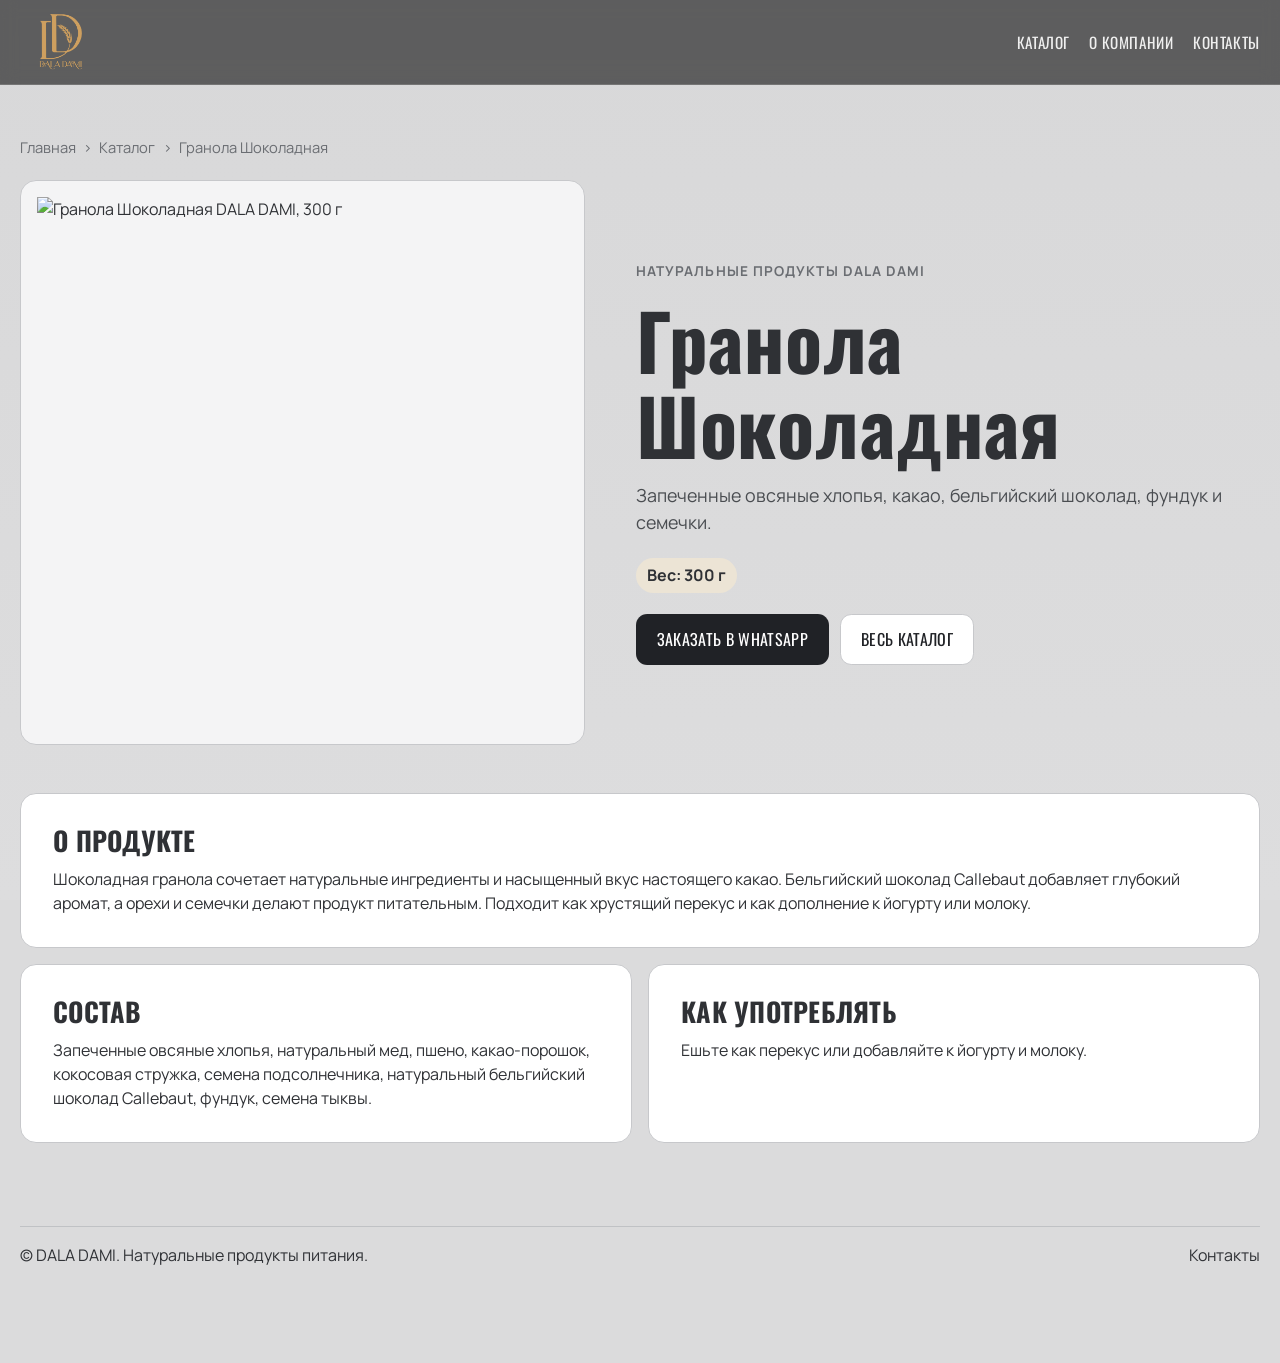
==== products/granola-chocolate/index.html @ 8d3f9450 "Add indexable product pages" ====
<!doctype html><html lang="ru"><head><meta charset="utf-8"><meta name="viewport" content="width=device-width,initial-scale=1"><meta name="description" content="Шоколадная гранола DALA DAMI: овсяные хлопья, мед, пшено, какао, орехи, семена и бельгийский шоколад. Вес 300 г."><meta name="robots" content="index,follow,max-image-preview:large"><link rel="canonical" href="https://daladami.kz/products/granola-chocolate/"><title>Гранола Шоколадная 300 г — DALA DAMI</title><meta property="og:type" content="product"><meta property="og:title" content="Гранола Шоколадная 300 г — DALA DAMI"><meta property="og:description" content="Запеченные овсяные хлопья, какао, бельгийский шоколад, фундук и семечки."><meta property="og:url" content="https://daladami.kz/products/granola-chocolate/"><meta property="og:image" content="https://daladami.kz/assets/granola_shokolad.jpg"><link rel="icon" href="../../assets/favicon.svg"><link rel="preconnect" href="https://fonts.googleapis.com"><link rel="preconnect" href="https://fonts.gstatic.com" crossorigin><link href="https://fonts.googleapis.com/css2?family=Manrope:wght@400;500;600;700&family=Oswald:wght@400;500;600;700&display=swap" rel="stylesheet"><link rel="stylesheet" href="../../style.css"><script type="application/ld+json">{"@context":"https://schema.org","@type":"Product","name":"Гранола Шоколадная","description":"Запеченные овсяные хлопья с какао, бельгийским шоколадом, фундуком и семечками.","image":"https://daladami.kz/assets/granola_shokolad.jpg","sku":"granola-chocolate-300","brand":{"@type":"Brand","name":"DALA DAMI"},"weight":{"@type":"QuantitativeValue","value":"300","unitCode":"GRM"}}</script></head><body><div class="page-bg"></div><header class="header"><div class="container header__inner"><a class="brand" href="../../"><img src="../../assets/DD_logo.png" alt="Логотип DALA DAMI" class="brand__logo"></a><nav class="nav"><a href="../../#catalog">Каталог</a><a href="../../#about">О компании</a><a href="../../#contact">Контакты</a></nav></div></header><main class="product-page"><div class="container"><nav class="breadcrumbs"><a href="../../">Главная</a><span>›</span><a href="../../#catalog">Каталог</a><span>›</span><span>Гранола Шоколадная</span></nav><article><div class="product-page__hero"><img class="product-page__image" src="../../assets/granola_shokolad.jpg" alt="Гранола Шоколадная DALA DAMI, 300 г"><div><p class="product-page__eyebrow">Натуральные продукты DALA DAMI</p><h1>Гранола Шоколадная</h1><p class="product-page__lead">Запеченные овсяные хлопья, какао, бельгийский шоколад, фундук и семечки.</p><p class="product-page__weight">Вес: 300 г</p><div class="product-page__actions"><a class="btn btn--accent" href="https://wa.me/77770664866" target="_blank" rel="noopener">Заказать в WhatsApp</a><a class="btn btn--ghost" href="../../#catalog">Весь каталог</a></div></div></div><div class="product-page__details"><section><h2>О продукте</h2><p>Шоколадная гранола сочетает натуральные ингредиенты и насыщенный вкус настоящего какао. Бельгийский шоколад Callebaut добавляет глубокий аромат, а орехи и семечки делают продукт питательным. Подходит как хрустящий перекус и как дополнение к йогурту или молоку.</p></section><section><h2>Состав</h2><p>Запеченные овсяные хлопья, натуральный мед, пшено, какао-порошок, кокосовая стружка, семена подсолнечника, натуральный бельгийский шоколад Callebaut, фундук, семена тыквы.</p></section><section><h2>Как употреблять</h2><p>Ешьте как перекус или добавляйте к йогурту и молоку.</p></section></div></article></div></main><footer class="footer"><div class="container footer__inner"><p>© DALA DAMI. Натуральные продукты питания.</p><a href="../../#contact">Контакты</a></div></footer></body></html>
---- style.css ----
:root {
  --bg: #dbdbdc;
  --bg-soft: #e6e6e7;
  --surface: #f4f4f5;
  --surface-strong: #ffffff;
  --text: #2f3135;
  --muted: #6a6d72;
  --line: #c7c8cb;
  --dark: #202226;
  --dark-soft: #2f3238;
  --accent: #d1b07a;
  --shadow: 0 12px 28px rgba(25, 24, 23, 0.13);
}

* {
  box-sizing: border-box;
}

html {
  scroll-behavior: smooth;
}

body {
  margin: 0;
  font-family: "Manrope", sans-serif;
  color: var(--text);
  background: var(--bg);
  line-height: 1.5;
}

html[lang="zh-CN"] body,
html[lang="zh-CN"] h1,
html[lang="zh-CN"] h2,
html[lang="zh-CN"] h3 {
  font-family: "Noto Sans SC", "Manrope", sans-serif;
  letter-spacing: 0;
}

h1,
h2,
h3 {
  margin: 0 0 0.75rem;
  line-height: 1.1;
  font-family: "Oswald", sans-serif;
  letter-spacing: 0.01em;
}

h2 {
  text-transform: uppercase;
}

p {
  margin: 0 0 1rem;
}

a {
  color: inherit;
  text-decoration: none;
}

.page-bg {
  position: fixed;
  inset: 0;
  z-index: -1;
  background: linear-gradient(180deg, #d8d8d9 0%, #ddddde 100%);
}

.container {
  width: min(1240px, calc(100% - 2rem));
  margin-inline: auto;
}

.section {
  padding: 4rem 0;
}

.section--tint {
  background: var(--bg-soft);
}

.section-head {
  display: flex;
  justify-content: space-between;
  align-items: center;
  gap: 1rem;
  margin-bottom: 1.6rem;
}

.btn {
  border: 1px solid transparent;
  padding: 0.78rem 1.25rem;
  border-radius: 0.7rem;
  font-family: "Oswald", sans-serif;
  letter-spacing: 0.02em;
  text-transform: uppercase;
  font-size: 1rem;
  cursor: pointer;
  transition: all 0.2s ease;
  display: inline-flex;
  align-items: center;
  justify-content: center;
  gap: 0.5rem;
}

.btn--primary,
.btn--accent {
  background: var(--dark);
  color: #fff;
}

.btn--primary:hover,
.btn--accent:hover {
  background: #131519;
}

.btn--ghost {
  background: #fff;
  color: var(--dark);
  border-color: var(--line);
}

.btn--ghost:hover {
  background: #f0f1f2;
}

.header .btn--ghost,
.hero .btn--ghost {
  background: rgba(255, 255, 255, 0.12);
  color: #fff;
  border-color: rgba(255, 255, 255, 0.35);
}

.header .btn--ghost:hover,
.hero .btn--ghost:hover {
  background: rgba(255, 255, 255, 0.2);
}

.header {
  position: fixed;
  top: 0;
  left: 0;
  right: 0;
  z-index: 20;
  background: rgba(18, 18, 19, 0.62);
  border-bottom: 1px solid rgba(255, 255, 255, 0.15);
  backdrop-filter: blur(8px);
}

.header__inner {
  min-height: 5rem;
  display: flex;
  align-items: center;
  justify-content: space-between;
  gap: 1rem;
}

.brand {
  display: inline-flex;
  align-items: center;
  gap: 0.65rem;
}

.brand__logo {
  width: 84px;
  height: 84px;
  object-fit: contain;
}

.brand__fallback {
  font-family: "Oswald", sans-serif;
  letter-spacing: 0.07em;
  color: #fff;
  font-size: 1.1rem;
}

.nav {
  display: flex;
  gap: 1.2rem;
  font-family: "Oswald", sans-serif;
  text-transform: uppercase;
  letter-spacing: 0.04em;
}

.nav a {
  color: rgba(255, 255, 255, 0.9);
  font-size: 0.95rem;
}

.nav a:hover {
  color: #fff;
}

.header__actions {
  display: flex;
  gap: 0.7rem;
  align-items: center;
}

.lang-switch {
  display: inline-flex;
  align-items: center;
  gap: 0.25rem;
  border: 1px solid rgba(255, 255, 255, 0.28);
  border-radius: 999px;
  padding: 0.2rem;
  background: rgba(255, 255, 255, 0.08);
}

.lang-switch button {
  border: 0;
  background: transparent;
  color: rgba(255, 255, 255, 0.9);
  padding: 0.33rem 0.5rem;
  border-radius: 999px;
  font-family: "Oswald", sans-serif;
  font-size: 0.78rem;
  letter-spacing: 0.02em;
  cursor: pointer;
}

.lang-switch button.is-active {
  background: #fff;
  color: #1f2227;
}

.menu-toggle {
  display: none;
  border: 0;
  background: transparent;
  font-size: 1.35rem;
  color: #fff;
}

.hero {
  min-height: 94dvh;
  display: flex;
  align-items: center;
  padding: 6.2rem 0 2.6rem;
  color: #fff;
  background-image:
    linear-gradient(110deg, rgba(9, 10, 12, 0.78) 0%, rgba(9, 10, 12, 0.42) 45%, rgba(9, 10, 12, 0.7) 100%),
    url("assets/hero-bg.svg");
  background-size: cover;
  background-position: center;
}

.hero__shell {
  width: 100%;
  max-width: none;
  background: linear-gradient(150deg, rgba(22, 24, 28, 0.72), rgba(22, 24, 28, 0.46));
  border: 1px solid rgba(255, 255, 255, 0.24);
  border-radius: 1.4rem;
  backdrop-filter: blur(4px);
  padding: clamp(1.05rem, 2.4vw, 2rem);
  display: grid;
  gap: 1.25rem;
  margin-inline: 0;
}

.hero__content {
  max-width: 650px;
}

.hero__label {
  margin: 0 0 0.5rem;
  font-family: "Oswald", sans-serif;
  text-transform: uppercase;
  letter-spacing: 0.09em;
  color: rgba(255, 255, 255, 0.9);
}

.hero h1 {
  font-size: clamp(1.8rem, 4vw, 3.25rem);
  text-transform: uppercase;
  line-height: 1.08;
  margin-bottom: 0.8rem;
}

.hero__content p {
  max-width: 560px;
  color: rgba(255, 255, 255, 0.9);
  font-size: 1rem;
  margin-bottom: 0;
}

.hero__actions {
  display: flex;
  flex-wrap: wrap;
  gap: 0.8rem;
  margin-top: 1rem;
}

.hero__stats {
  display: grid;
  grid-template-columns: repeat(3, minmax(0, 1fr));
  gap: 0.7rem;
}

.hero-stat {
  background: rgba(248, 248, 249, 0.16);
  border: 1px solid rgba(255, 255, 255, 0.26);
  border-radius: 0.95rem;
  padding: 0.75rem 0.85rem;
}

.hero-stat p {
  margin: 0;
}

.hero-stat__value {
  font-family: "Oswald", sans-serif;
  font-size: 1.25rem;
  letter-spacing: 0.04em;
  color: #fff;
  margin-bottom: 0.2rem;
}

.about,
.contacts,
.order-form {
  background: var(--surface);
  border: 1px solid var(--line);
  border-radius: 1rem;
  padding: 1.2rem;
  box-shadow: var(--shadow);
}

.about h2,
.contacts h2 {
  font-size: clamp(1.9rem, 4vw, 2.8rem);
}

.about [data-i18n="about.text"] {
  white-space: pre-line;
  text-align: justify;
}

#catalog {
  background: #dbdbdc;
}

#catalog .section-head h2 {
  font-size: clamp(1.8rem, 4.6vw, 3.1rem);
  color: #4a4d51;
  margin-bottom: 0;
}

.catalog-grid {
  display: grid;
  grid-template-columns: repeat(auto-fit, minmax(250px, 1fr));
  gap: 1.1rem;
}

.product-card {
  background: var(--surface);
  border: 1px solid #ceced1;
  border-radius: 1rem;
  overflow: hidden;
  display: flex;
  flex-direction: column;
}

.product-card img {
  width: 100%;
  aspect-ratio: 4 / 3;
  object-fit: contain;
  background: #e8e9eb;
  padding: 0.55rem;
}

.product-card__body {
  padding: 1rem;
  display: flex;
  flex-direction: column;
  gap: 0.5rem;
  height: 100%;
}

.product-card h3 {
  font-size: 2rem;
  margin-bottom: 0.2rem;
}

.product-card__meta,
.product-card__desc {
  color: #5f6166;
  margin-bottom: 0;
}

.product-card__price {
  margin-top: 0.2rem;
  font-size: 1.8rem;
  font-family: "Oswald", sans-serif;
  color: #6f7278;
}

.product-card__actions {
  margin-top: auto;
  display: grid;
  gap: 0.5rem;
}

.product-card__main-btn {
  width: 100%;
  border-radius: 0.6rem;
}

.product-page { padding: 8.5rem 0 4rem; }
.breadcrumbs { display: flex; flex-wrap: wrap; gap: 0.45rem; color: var(--muted); font-size: 0.92rem; margin-bottom: 1.4rem; }
.breadcrumbs a:hover { color: var(--text); text-decoration: underline; }
.product-page__hero { display: grid; grid-template-columns: minmax(0, 0.95fr) minmax(0, 1.05fr); gap: clamp(1.5rem, 4vw, 4rem); align-items: center; margin-bottom: 3rem; }
.product-page__image { width: 100%; aspect-ratio: 1 / 1; object-fit: contain; background: var(--surface); border: 1px solid var(--line); border-radius: 1rem; padding: 1rem; }
.product-page__eyebrow { color: var(--muted); font-size: 0.85rem; font-weight: 700; letter-spacing: 0.08em; text-transform: uppercase; }
.product-page h1 { font-size: clamp(2.6rem, 6vw, 5.1rem); margin: 0.3rem 0 1rem; }
.product-page__lead { font-size: 1.12rem; color: #4a4d51; max-width: 680px; }
.product-page__weight { display: inline-block; padding: 0.35rem 0.7rem; background: #ece4d5; border-radius: 999px; font-weight: 700; margin: 0.35rem 0 1.3rem; }
.product-page__actions { display: flex; flex-wrap: wrap; gap: 0.7rem; }
.product-page__details { display: grid; grid-template-columns: repeat(2, minmax(0, 1fr)); gap: 1rem; }
.product-page__details section { background: var(--surface-strong); border: 1px solid var(--line); border-radius: 1rem; padding: clamp(1.2rem, 3vw, 2rem); }
.product-page__details section:first-child { grid-column: 1 / -1; }
.product-page__details h2 { font-size: 1.65rem; }
.product-page__details p:last-child { margin-bottom: 0; }
@media (max-width: 720px) { .product-page { padding-top: 7rem; } .product-page__hero, .product-page__details { grid-template-columns: 1fr; } .product-page__details section:first-child { grid-column: auto; } }

.card-cart-row {
  display: grid;
  grid-template-columns: 1fr auto;
  gap: 0.45rem;
}

.card-qty {
  border: 1px solid #a8aaaf;
  border-radius: 0.55rem;
  display: flex;
  align-items: center;
  justify-content: space-between;
  background: #efeff0;
  min-height: 2.9rem;
}

.card-qty button {
  width: 2.4rem;
  height: 2.4rem;
  border: 0;
  background: transparent;
  color: #5e6167;
  font-size: 1.5rem;
  line-height: 1;
  cursor: pointer;
}

.card-qty span {
  font-family: "Oswald", sans-serif;
  font-size: 1.25rem;
}

.card-add-btn {
  border-radius: 0.55rem;
  white-space: nowrap;
}

.benefits-grid {
  display: grid;
  grid-template-columns: repeat(auto-fit, minmax(230px, 280px));
  gap: 1rem;
  justify-content: center;
  max-width: 1180px;
  margin-inline: auto;
}

#benefits h2 {
  text-align: center;
  margin-bottom: 1.4rem;
}

.benefits-grid article {
  background: var(--surface-strong);
  border: 1px solid var(--line);
  border-radius: 0.9rem;
  padding: 1rem;
  text-align: center;
  min-height: 164px;
  display: flex;
  flex-direction: column;
  justify-content: center;
}

.events-lead {
  max-width: 760px;
  margin: 0 0 1.2rem;
  color: #5a5e64;
}

.events-controls {
  display: inline-flex;
  gap: 0.45rem;
}

.events-nav {
  min-width: 2.6rem;
  padding-inline: 0.55rem;
}

.events-carousel {
  overflow: hidden;
}

.events-track {
  display: grid;
  grid-auto-flow: column;
  grid-auto-columns: minmax(270px, 1fr);
  gap: 1rem;
  overflow-x: auto;
  scroll-snap-type: x mandatory;
  padding-bottom: 0.35rem;
  scrollbar-width: thin;
}

.events-track::-webkit-scrollbar {
  height: 8px;
}

.events-track::-webkit-scrollbar-thumb {
  background: #bfc2c8;
  border-radius: 999px;
}

.event-card {
  border: 1px solid #cdced2;
  border-radius: 0.95rem;
  background: #f8f8f9;
  overflow: hidden;
  display: flex;
  flex-direction: column;
  scroll-snap-align: start;
  min-width: 0;
}

.event-card img {
  width: 100%;
  aspect-ratio: 4 / 3;
  object-fit: cover;
  background: #ececee;
}

.event-card__body {
  padding: 0.9rem;
}

.event-card__body h3 {
  font-size: 1.6rem;
  margin-bottom: 0.35rem;
}

.event-card__meta {
  color: #666a70;
  font-size: 0.92rem;
  margin-bottom: 0.5rem;
}

.event-card__actions {
  margin-top: auto;
  padding-top: 0.6rem;
}

.event-modal {
  display: grid;
  gap: 0.9rem;
}

.event-modal img {
  width: 100%;
  border-radius: 0.85rem;
  border: 1px solid #cfd2d8;
  max-height: 380px;
  object-fit: cover;
}

.event-modal__text p {
  margin: 0 0 0.85rem;
  text-align: justify;
  text-justify: inter-word;
  line-height: 1.62;
}

.event-modal__text p:last-child {
  margin-bottom: 0;
}

.partners-lead {
  max-width: 760px;
  margin: 0 0 1.2rem;
  color: #5a5e64;
}

.partners-controls {
  display: inline-flex;
  gap: 0.45rem;
}

.partners-nav {
  min-width: 2.6rem;
  padding-inline: 0.55rem;
}

.partners-carousel {
  overflow: hidden;
}

.partners-track {
  display: grid;
  grid-auto-flow: column;
  grid-auto-columns: minmax(180px, 220px);
  gap: 0.8rem;
  overflow-x: auto;
  scroll-snap-type: x mandatory;
  scrollbar-width: thin;
  padding-bottom: 0.3rem;
}

.partners-track::-webkit-scrollbar {
  height: 8px;
}

.partners-track::-webkit-scrollbar-thumb {
  background: #bfc2c8;
  border-radius: 999px;
}

.partner-link {
  display: block;
  scroll-snap-align: start;
}

.partner-card {
  background: #fcfcfd;
  border: 1px solid #ced0d5;
  border-radius: 0.85rem;
  padding: 0.5rem;
  min-height: 88px;
  display: flex;
  align-items: center;
  justify-content: center;
  scroll-snap-align: start;
}

.partner-card img {
  width: 100%;
  max-height: 64px;
  object-fit: contain;
  filter: grayscale(18%);
}

.steps {
  margin: 0 auto;
  padding: 0;
  list-style: none;
  counter-reset: order-steps;
  display: grid;
  gap: 0.75rem;
  max-width: 860px;
}

.steps li {
  counter-increment: order-steps;
  position: relative;
  background: var(--surface-strong);
  border: 1px solid var(--line);
  border-radius: 0.9rem;
  padding: 0.95rem 1rem 0.95rem 3.35rem;
  text-align: left;
}

.steps li::before {
  content: counter(order-steps);
  position: absolute;
  left: 1rem;
  top: 50%;
  transform: translateY(-50%);
  width: 1.75rem;
  height: 1.75rem;
  border-radius: 50%;
  background: var(--dark);
  color: #fff;
  display: inline-flex;
  align-items: center;
  justify-content: center;
  font-family: "Oswald", sans-serif;
  font-size: 1rem;
}

#how-order .container {
  max-width: 940px;
  text-align: center;
}

#how-order h2 {
  margin-bottom: 1.1rem;
  font-size: clamp(1.8rem, 4vw, 2.7rem);
}

.form-grid {
  display: grid;
  grid-template-columns: 1fr;
  gap: 0.8rem;
}

label {
  display: grid;
  gap: 0.4rem;
  font-size: 0.95rem;
}

input,
textarea,
select {
  width: 100%;
  border: 1px solid var(--line);
  background: #fff;
  border-radius: 0.65rem;
  padding: 0.75rem 0.85rem;
  font: inherit;
  color: var(--text);
}

textarea[readonly] {
  background: #f3f3f4;
}

.form-actions {
  margin-top: 1rem;
  display: flex;
  flex-wrap: wrap;
  gap: 0.7rem;
}

#order-form .btn--ghost,
.modal .btn--ghost,
.cart-drawer .btn--ghost,
.contacts .btn--ghost {
  color: var(--dark);
  border-color: var(--line);
  background: #fff;
}

#order-form .btn--ghost:hover,
.modal .btn--ghost:hover,
.cart-drawer .btn--ghost:hover,
.contacts .btn--ghost:hover {
  background: #f1f2f3;
}

.form-message {
  min-height: 1.3rem;
  margin-top: 0.7rem;
  font-size: 0.95rem;
}

.form-message.success {
  color: #2f7a4f;
}

.form-message.error {
  color: #ab3838;
}

.contacts-layout {
  display: flex;
  justify-content: space-between;
  align-items: flex-start;
  flex-wrap: nowrap;
  gap: 1.1rem;
}

.contacts-grid {
  display: grid;
  gap: 0.6rem;
  flex: 1 1 auto;
  min-width: 0;
}

.contacts-qr {
  flex: 0 0 auto;
  min-width: 300px;
  margin-top: 0;
  padding-top: 0;
  border-top: 0;
}

.contacts-qr h3 {
  font-size: 1.35rem;
  margin-bottom: 0.7rem;
}

.contacts-qr__grid {
  display: flex;
  gap: 0.8rem;
}

.contacts-qr__grid .qr-card {
  width: 145px;
  flex: 0 0 145px;
}

.qr-card {
  margin: 0;
  background: #fff;
  border: 1px solid #cdd0d6;
  border-radius: 0.8rem;
  padding: 0.55rem;
}

.qr-card img {
  width: 100%;
  display: block;
  border-radius: 0.45rem;
}

.qr-card figcaption {
  margin-top: 0.45rem;
  font-size: 0.9rem;
  color: #53575f;
  text-align: center;
}

.footer {
  padding: 1.2rem 0 5rem;
}

.footer__inner {
  border-top: 1px solid #c0c2c5;
  padding-top: 1rem;
  display: flex;
  justify-content: space-between;
  gap: 1rem;
  flex-wrap: wrap;
}

.cart-badge {
  min-width: 1.35rem;
  height: 1.35rem;
  border-radius: 999px;
  background: #fff;
  color: var(--dark);
  border: 1px solid #ddd;
  display: inline-flex;
  align-items: center;
  justify-content: center;
  font-size: 0.76rem;
}

.mobile-cart {
  position: fixed;
  right: 1rem;
  bottom: 1rem;
  z-index: 18;
  border: 0;
  background: var(--dark);
  color: #fff;
  border-radius: 999px;
  padding: 0.72rem 0.9rem;
  display: inline-flex;
  align-items: center;
  gap: 0.6rem;
  box-shadow: 0 10px 20px rgba(22, 20, 18, 0.27);
}

.mobile-cart .cart-badge {
  background: var(--accent);
  border-color: transparent;
  color: #fff;
}

.modal,
.cart-drawer {
  position: fixed;
  inset: 0;
  z-index: 30;
  display: none;
}

.modal.is-open,
.cart-drawer.is-open {
  display: block;
}

.modal__backdrop,
.cart-drawer__backdrop {
  position: absolute;
  inset: 0;
  background: rgba(12, 12, 13, 0.5);
}

.modal__panel,
.cart-drawer__panel {
  position: relative;
  z-index: 1;
  background: #f9f9fa;
  border-radius: 1rem;
  margin: 1rem;
  max-height: calc(100dvh - 2rem);
  overflow: auto;
  border: 1px solid #c8cacf;
}

.modal__panel {
  max-width: 720px;
  margin-inline: auto;
  padding: 1rem;
}

.modal__close {
  border: 0;
  background: transparent;
  font-size: 1.2rem;
  float: right;
  cursor: pointer;
}

.cart-drawer__panel {
  width: min(460px, 96vw);
  margin: 0 0 0 auto;
  border-radius: 1rem 0 0 1rem;
  height: 100dvh;
}

.cart-drawer__head {
  padding: 1rem;
  border-bottom: 1px solid #d0d1d5;
}

.cart-list {
  padding: 1rem;
  display: grid;
  gap: 0.75rem;
}

.cart-item {
  border: 1px solid #d1d3d8;
  border-radius: 0.75rem;
  padding: 0.65rem;
  display: grid;
  gap: 0.5rem;
  background: #fff;
}

.cart-item__line {
  display: flex;
  justify-content: space-between;
  gap: 0.65rem;
}

.cart-item__controls {
  display: flex;
  gap: 0.45rem;
  align-items: center;
}

.cart-item__controls button {
  width: 1.8rem;
  height: 1.8rem;
  border-radius: 0.45rem;
  border: 1px solid #c4c7cd;
  background: #fff;
  cursor: pointer;
}

.cart-summary {
  border-top: 1px solid #d0d1d5;
  padding: 1rem;
  display: grid;
  gap: 0.8rem;
}

.product-modal {
  display: grid;
  gap: 1rem;
}

.product-modal img {
  width: 100%;
  border-radius: 0.9rem;
  border: 1px solid #cfd2d8;
  max-height: 360px;
  object-fit: contain;
  background: #ececef;
  padding: 0.5rem;
}

@media (min-width: 900px) {
  .form-grid {
    grid-template-columns: repeat(2, minmax(0, 1fr));
  }

  .mobile-cart {
    display: none;
  }
}

@media (max-width: 899px) {
  .brand__logo {
    width: 68px;
    height: 68px;
  }

  .nav,
  .header__actions {
    display: none;
  }

  .menu-toggle {
    display: block;
  }

  .lang-switch {
    margin-left: auto;
  }

  .header.is-open .nav {
    display: grid;
    position: absolute;
    left: 1rem;
    right: 1rem;
    top: calc(100% + 0.5rem);
    padding: 0.8rem;
    border: 1px solid rgba(255, 255, 255, 0.2);
    border-radius: 1rem;
    background: rgba(34, 35, 39, 0.95);
    box-shadow: var(--shadow);
  }

  .section-head {
    flex-direction: column;
    align-items: flex-start;
  }

  .contacts-layout {
    display: grid;
    grid-template-columns: 1fr;
    gap: 0.9rem;
  }

  .contacts-qr {
    min-width: 0;
    margin-top: 0.2rem;
    padding-top: 0.9rem;
    border-top: 1px solid #d2d4d9;
  }

  .contacts-qr__grid {
    display: grid;
    grid-template-columns: repeat(2, minmax(120px, 1fr));
  }

  .contacts-qr__grid .qr-card {
    width: auto;
    flex: initial;
  }

  .events-controls {
    align-self: flex-end;
  }

  .partners-controls {
    align-self: flex-end;
  }

  .partners-track {
    grid-auto-columns: minmax(150px, 74vw);
  }

  .hero {
    min-height: 86dvh;
    padding-top: 6rem;
  }

  .hero h1 {
    font-size: clamp(1.75rem, 8.8vw, 2.6rem);
  }

  .hero__shell {
    border-radius: 1.1rem;
    padding: 1rem;
  }

  .hero__stats {
    grid-template-columns: 1fr;
  }

  .steps li {
    padding-left: 1rem;
    text-align: center;
  }

  .steps li::before {
    position: static;
    transform: none;
    margin-bottom: 0.55rem;
  }
}
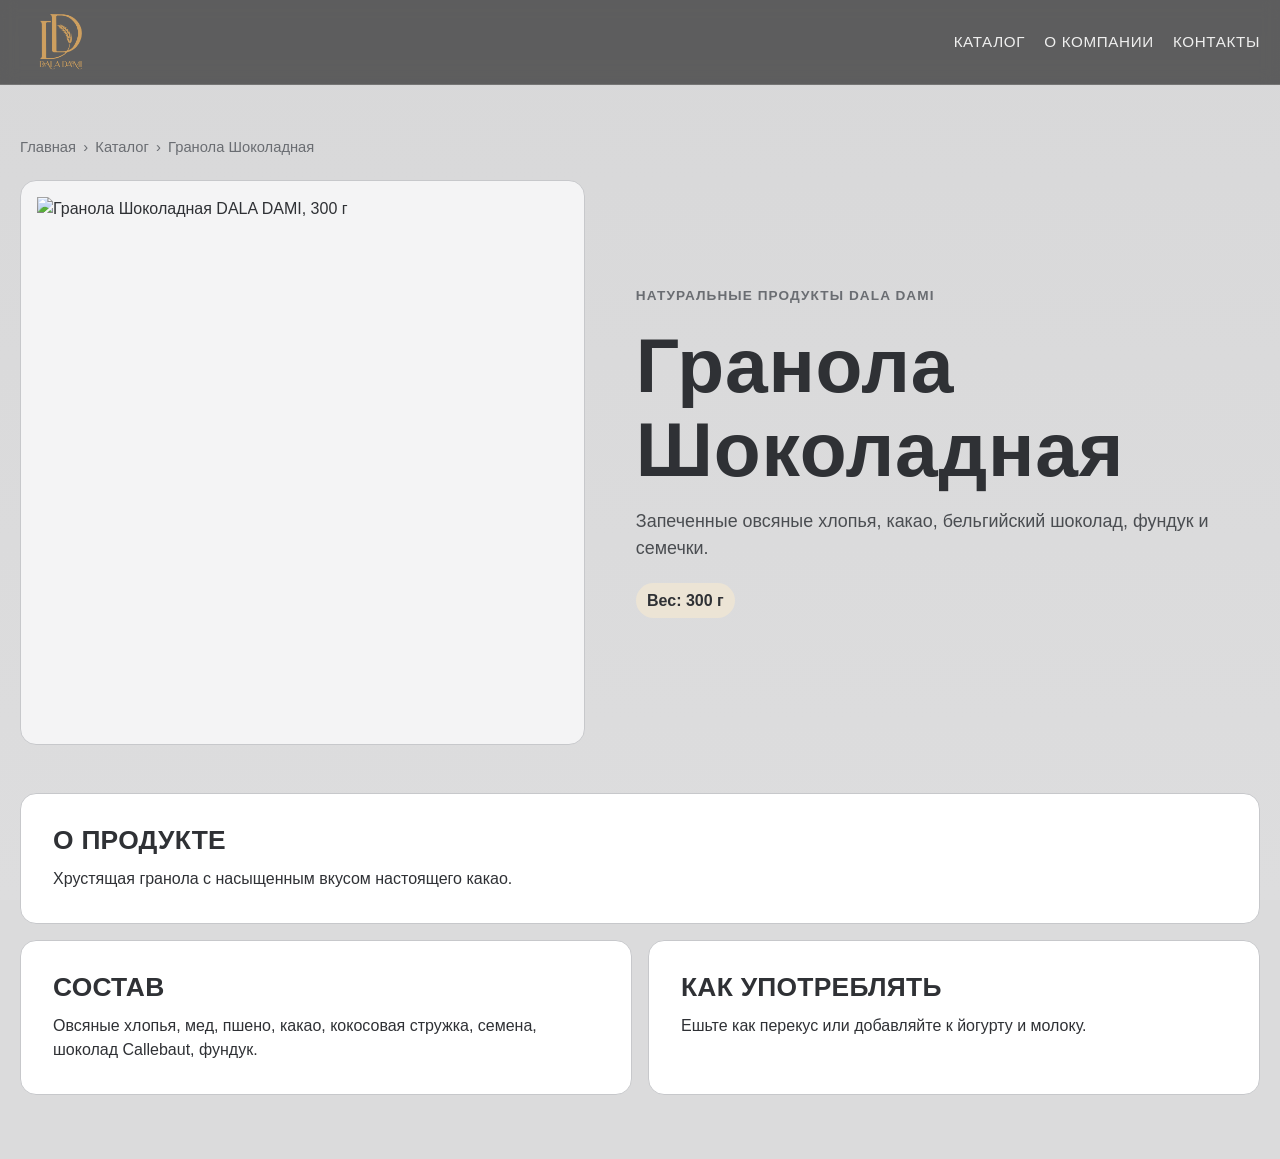
==== commit d734187f: "Build full product purchase experience" ====
--- a/products/granola-chocolate/index.html
+++ b/products/granola-chocolate/index.html
@@ -1 +1 @@
-<!doctype html><html lang="ru"><head><meta charset="utf-8"><meta name="viewport" content="width=device-width,initial-scale=1"><meta name="description" content="Шоколадная гранола DALA DAMI: овсяные хлопья, мед, пшено, какао, орехи, семена и бельгийский шоколад. Вес 300 г."><meta name="robots" content="index,follow,max-image-preview:large"><link rel="canonical" href="https://daladami.kz/products/granola-chocolate/"><title>Гранола Шоколадная 300 г — DALA DAMI</title><meta property="og:type" content="product"><meta property="og:title" content="Гранола Шоколадная 300 г — DALA DAMI"><meta property="og:description" content="Запеченные овсяные хлопья, какао, бельгийский шоколад, фундук и семечки."><meta property="og:url" content="https://daladami.kz/products/granola-chocolate/"><meta property="og:image" content="https://daladami.kz/assets/granola_shokolad.jpg"><link rel="icon" href="../../assets/favicon.svg"><link rel="preconnect" href="https://fonts.googleapis.com"><link rel="preconnect" href="https://fonts.gstatic.com" crossorigin><link href="https://fonts.googleapis.com/css2?family=Manrope:wght@400;500;600;700&family=Oswald:wght@400;500;600;700&display=swap" rel="stylesheet"><link rel="stylesheet" href="../../style.css"><script type="application/ld+json">{"@context":"https://schema.org","@type":"Product","name":"Гранола Шоколадная","description":"Запеченные овсяные хлопья с какао, бельгийским шоколадом, фундуком и семечками.","image":"https://daladami.kz/assets/granola_shokolad.jpg","sku":"granola-chocolate-300","brand":{"@type":"Brand","name":"DALA DAMI"},"weight":{"@type":"QuantitativeValue","value":"300","unitCode":"GRM"}}</script></head><body><div class="page-bg"></div><header class="header"><div class="container header__inner"><a class="brand" href="../../"><img src="../../assets/DD_logo.png" alt="Логотип DALA DAMI" class="brand__logo"></a><nav class="nav"><a href="../../#catalog">Каталог</a><a href="../../#about">О компании</a><a href="../../#contact">Контакты</a></nav></div></header><main class="product-page"><div class="container"><nav class="breadcrumbs"><a href="../../">Главная</a><span>›</span><a href="../../#catalog">Каталог</a><span>›</span><span>Гранола Шоколадная</span></nav><article><div class="product-page__hero"><img class="product-page__image" src="../../assets/granola_shokolad.jpg" alt="Гранола Шоколадная DALA DAMI, 300 г"><div><p class="product-page__eyebrow">Натуральные продукты DALA DAMI</p><h1>Гранола Шоколадная</h1><p class="product-page__lead">Запеченные овсяные хлопья, какао, бельгийский шоколад, фундук и семечки.</p><p class="product-page__weight">Вес: 300 г</p><div class="product-page__actions"><a class="btn btn--accent" href="https://wa.me/77770664866" target="_blank" rel="noopener">Заказать в WhatsApp</a><a class="btn btn--ghost" href="../../#catalog">Весь каталог</a></div></div></div><div class="product-page__details"><section><h2>О продукте</h2><p>Шоколадная гранола сочетает натуральные ингредиенты и насыщенный вкус настоящего какао. Бельгийский шоколад Callebaut добавляет глубокий аромат, а орехи и семечки делают продукт питательным. Подходит как хрустящий перекус и как дополнение к йогурту или молоку.</p></section><section><h2>Состав</h2><p>Запеченные овсяные хлопья, натуральный мед, пшено, какао-порошок, кокосовая стружка, семена подсолнечника, натуральный бельгийский шоколад Callebaut, фундук, семена тыквы.</p></section><section><h2>Как употреблять</h2><p>Ешьте как перекус или добавляйте к йогурту и молоку.</p></section></div></article></div></main><footer class="footer"><div class="container footer__inner"><p>© DALA DAMI. Натуральные продукты питания.</p><a href="../../#contact">Контакты</a></div></footer></body></html>
+<!doctype html><html lang="ru"><head><meta charset="utf-8"><meta name="viewport" content="width=device-width,initial-scale=1"><meta name="description" content="Шоколадная гранола DALA DAMI: овсяные хлопья, мед, пшено, какао, орехи, семена и бельгийский шоколад. Вес 300 г."><meta name="robots" content="index,follow"><link rel="canonical" href="https://daladami.kz/products/granola-chocolate/"><title>Гранола Шоколадная 300 г — DALA DAMI</title><link rel="stylesheet" href="../../style.css"><script type="application/ld+json">{"@context":"https://schema.org","@type":"Product","name":"Гранола Шоколадная","image":"https://daladami.kz/assets/granola_shokolad.jpg","sku":"granola-chocolate-300","brand":{"@type":"Brand","name":"DALA DAMI"}}</script></head><body data-product-id="granola-chocolate-300"><div class="page-bg"></div><header class="header"><div class="container header__inner"><a class="brand" href="../../"><img src="../../assets/DD_logo.png" alt="DALA DAMI" class="brand__logo"></a><nav class="nav"><a href="../../#catalog">Каталог</a><a href="../../#about">О компании</a><a href="../../#contact">Контакты</a></nav></div></header><main class="product-page"><div class="container"><nav class="breadcrumbs"><a href="../../">Главная</a><span>›</span><a href="../../#catalog">Каталог</a><span>›</span><span>Гранола Шоколадная</span></nav><article><div class="product-page__hero"><img class="product-page__image" src="../../assets/granola_shokolad.jpg" alt="Гранола Шоколадная DALA DAMI, 300 г"><div><p class="product-page__eyebrow">Натуральные продукты DALA DAMI</p><h1>Гранола Шоколадная</h1><p class="product-page__lead">Запеченные овсяные хлопья, какао, бельгийский шоколад, фундук и семечки.</p><p class="product-page__weight">Вес: 300 г</p><div class="product-page__actions"></div></div></div><div class="product-page__details"><section><h2>О продукте</h2><p>Хрустящая гранола с насыщенным вкусом настоящего какао.</p></section><section><h2>Состав</h2><p>Овсяные хлопья, мед, пшено, какао, кокосовая стружка, семена, шоколад Callebaut, фундук.</p></section><section><h2>Как употреблять</h2><p>Ешьте как перекус или добавляйте к йогурту и молоку.</p></section></div></article></div></main><script src="../../products.js"></script><script src="../../product-page.js"></script></body></html>
--- a/style.css
+++ b/style.css
@@ -422,6 +422,17 @@
 .product-page__details p:last-child { margin-bottom: 0; }
 @media (max-width: 720px) { .product-page { padding-top: 7rem; } .product-page__hero, .product-page__details { grid-template-columns: 1fr; } .product-page__details section:first-child { grid-column: auto; } }
 
+.product-header-actions { margin-left: auto; }
+.page-cart-button, .page-mobile-cart { border: 1px solid rgba(255,255,255,.35); background: rgba(255,255,255,.12); color: #fff; border-radius: .65rem; padding: .66rem .85rem; font: 600 .9rem "Manrope", sans-serif; cursor: pointer; }
+.page-cart-button span, .page-mobile-cart span { display: inline-grid; place-items: center; min-width: 1.45rem; height: 1.45rem; margin-left: .3rem; border-radius: 999px; background: var(--accent); color: var(--dark); }
+.product-purchase { width: min(100%, 480px); padding: 1rem; background: var(--surface-strong); border: 1px solid var(--line); border-radius: .9rem; box-shadow: var(--shadow); }
+.product-purchase__topline, .product-purchase__controls { display: flex; align-items: center; justify-content: space-between; gap: .8rem; }.product-purchase__topline { font-size: .86rem; color: var(--muted); margin-bottom: .8rem; }.product-purchase__topline strong { color: var(--text); }.product-purchase__controls { align-items: stretch; }.product-purchase__add { flex: 1; }.product-purchase__checkout { width: 100%; margin-top: .65rem; padding: .5rem; border: 0; background: transparent; color: var(--text); text-decoration: underline; cursor: pointer; }
+.page-quantity { display: flex; align-items: center; border: 1px solid var(--line); border-radius: .65rem; overflow: hidden; }.page-quantity button { width: 2.7rem; height: 2.7rem; border: 0; background: var(--surface); font-size: 1.3rem; cursor: pointer; }.page-quantity output { min-width: 2.2rem; text-align: center; font-weight: 700; }
+.product-recommendations { margin-top: 4rem; border-top: 1px solid var(--line); padding-top: 3rem; }.product-recommendations__head { margin-bottom: 1.2rem; }.product-recommendations__grid { display: grid; grid-template-columns: repeat(3, minmax(0,1fr)); gap: 1rem; }.recommendation-card { display: flex; flex-direction: column; gap: .8rem; padding: .8rem; border: 1px solid var(--line); background: var(--surface-strong); border-radius: .9rem; }.recommendation-card img { width: 100%; aspect-ratio: 1.2; object-fit: contain; background: var(--surface); border-radius: .6rem; }.recommendation-card h3 { font-size: 1.5rem; }.recommendation-card p { color: var(--muted); font-size: .88rem; }.recommendation-card__actions { display: flex; justify-content: space-between; align-items: center; margin-top: auto; }.recommendation-card__actions a { text-decoration: underline; }.recommendation-card__actions button { border: 0; background: var(--dark); color: #fff; border-radius: .45rem; padding: .45rem .6rem; cursor: pointer; }
+.page-cart, .page-order { position: fixed; inset: 0; z-index: 60; pointer-events: none; }.page-cart.is-open, .page-order.is-open { pointer-events: auto; }.page-cart__backdrop, .page-order__backdrop { position: absolute; inset: 0; border: 0; background: rgba(16,18,20,.5); opacity: 0; transition: opacity .2s; }.is-open .page-cart__backdrop, .is-open .page-order__backdrop { opacity: 1; }.page-cart__panel { position: absolute; right: 0; top: 0; width: min(470px,100%); height: 100%; padding: 1.5rem; background: var(--surface-strong); transform: translateX(100%); transition: transform .25s; display: flex; flex-direction: column; }.is-open .page-cart__panel { transform: translateX(0); }.page-cart__head { display:flex; justify-content:space-between; align-items:start; border-bottom:1px solid var(--line); padding-bottom:1rem; }.page-cart__head h2 { margin:0; }.page-cart__head button,.page-order__close { border:0;background:transparent;font-size:2rem;cursor:pointer; }.page-cart__items { overflow:auto; flex:1; padding:1rem 0; }.page-cart-item { display:grid;grid-template-columns:80px 1fr;gap:.8rem;padding:.8rem 0;border-bottom:1px solid var(--line); }.page-cart-item img { width:80px;height:80px;object-fit:contain;background:var(--surface);border-radius:.45rem; }.page-cart-item h3 { font-size:1.15rem;margin:0; }.page-cart-item p { color:var(--muted);font-size:.8rem;margin:.25rem 0; }.page-cart-item__controls { display:flex;gap:.55rem;align-items:center; }.page-cart-item__controls button { border:1px solid var(--line);background:#fff;border-radius:.35rem;padding:.25rem .5rem;cursor:pointer; }.page-cart__footer { border-top:1px solid var(--line);padding-top:1rem; }.page-cart__footer p { display:flex;justify-content:space-between; }.page-cart__footer .btn { width:100%; }.page-cart__empty { padding:2rem 0;color:var(--muted); }.page-cart__empty a { text-decoration:underline; }
+.page-order__panel { position:relative; width:min(680px,calc(100% - 2rem)); max-height:calc(100vh - 2rem); overflow:auto; margin:1rem auto; padding:clamp(1.25rem,4vw,2.5rem); background:var(--surface-strong); border-radius:1rem; transform:translateY(15px); opacity:0; transition:.2s; }.is-open .page-order__panel { transform:translateY(0);opacity:1; }.page-order__close { position:absolute;right:1rem;top:.6rem; }.page-order__intro{color:var(--muted);}.page-order__form label{display:grid;gap:.35rem;margin:1rem 0;font-weight:600;}.page-order__form label span{font-weight:400;color:var(--muted);font-size:.8rem;}.page-order__form input,.page-order__form select,.page-order__form textarea{width:100%;padding:.7rem;border:1px solid var(--line);border-radius:.5rem;font:inherit;}.page-order__grid{display:grid;grid-template-columns:1fr 1fr;gap:1rem;}.page-order__whatsapp{display:block;margin-top:1rem;text-decoration:underline;text-align:center;}.page-order__message{margin-top:.7rem;}.page-order__message.is-error{color:#b42318;}.page-order__message.is-success{color:#147a42;}.page-mobile-cart{display:none;position:fixed;left:1rem;right:1rem;bottom:1rem;z-index:30;background:var(--dark);border-color:var(--dark);box-shadow:var(--shadow);}
+@media(max-width:720px){.header .nav{display:none}.product-header-actions{display:none}.product-recommendations__grid,.page-order__grid{grid-template-columns:1fr}.page-mobile-cart{display:block}.product-purchase__controls{flex-wrap:wrap}.product-purchase__add{min-height:2.7rem}.page-cart__panel{width:100%}}
+
 .card-cart-row {
   display: grid;
   grid-template-columns: 1fr auto;
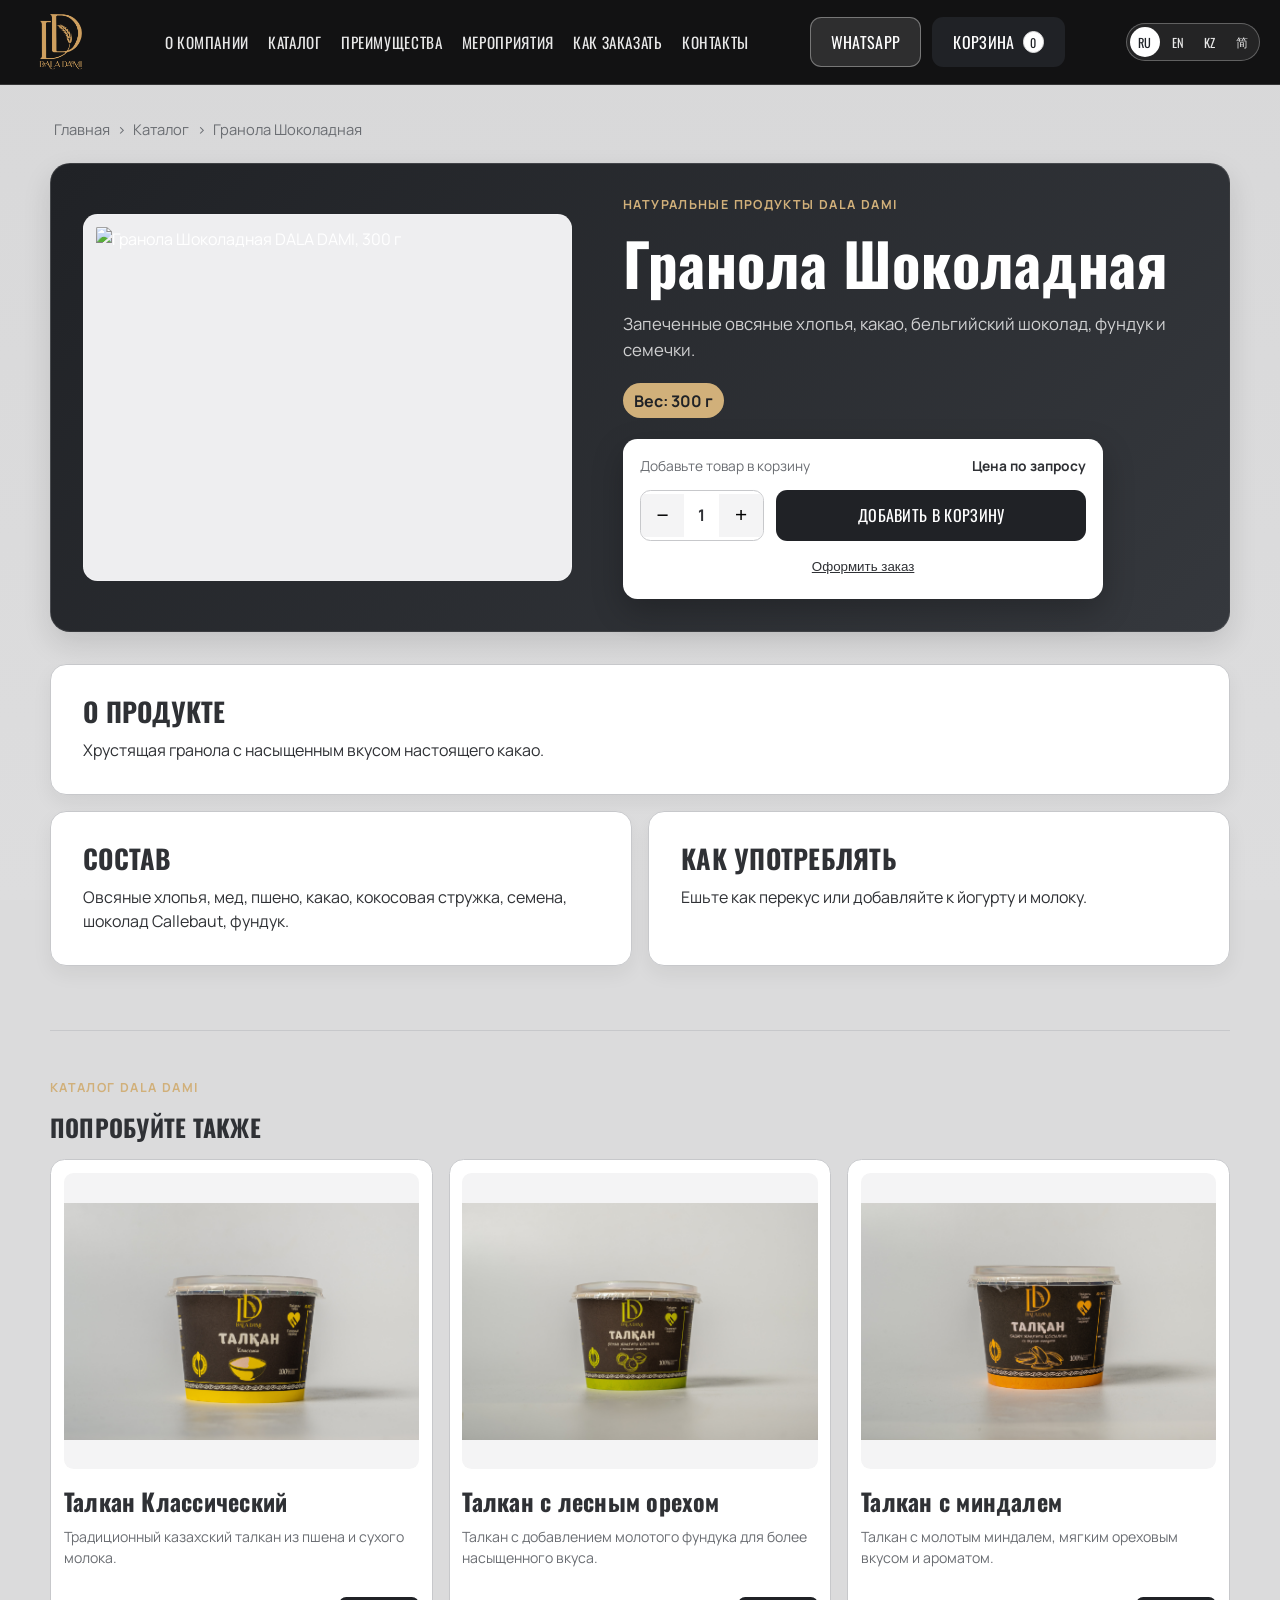
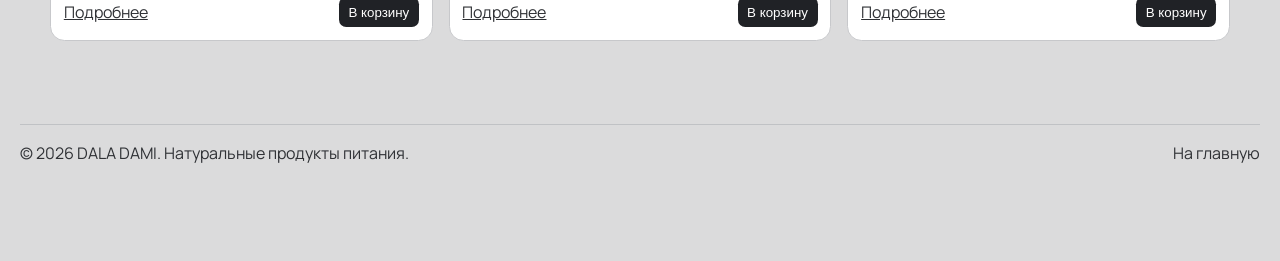
==== commit c6956591: "Unify product pages with main site design" ====
--- a/products/granola-chocolate/index.html
+++ b/products/granola-chocolate/index.html
@@ -1 +1 @@
-<!doctype html><html lang="ru"><head><meta charset="utf-8"><meta name="viewport" content="width=device-width,initial-scale=1"><meta name="description" content="Шоколадная гранола DALA DAMI: овсяные хлопья, мед, пшено, какао, орехи, семена и бельгийский шоколад. Вес 300 г."><meta name="robots" content="index,follow"><link rel="canonical" href="https://daladami.kz/products/granola-chocolate/"><title>Гранола Шоколадная 300 г — DALA DAMI</title><link rel="stylesheet" href="../../style.css"><script type="application/ld+json">{"@context":"https://schema.org","@type":"Product","name":"Гранола Шоколадная","image":"https://daladami.kz/assets/granola_shokolad.jpg","sku":"granola-chocolate-300","brand":{"@type":"Brand","name":"DALA DAMI"}}</script></head><body data-product-id="granola-chocolate-300"><div class="page-bg"></div><header class="header"><div class="container header__inner"><a class="brand" href="../../"><img src="../../assets/DD_logo.png" alt="DALA DAMI" class="brand__logo"></a><nav class="nav"><a href="../../#catalog">Каталог</a><a href="../../#about">О компании</a><a href="../../#contact">Контакты</a></nav></div></header><main class="product-page"><div class="container"><nav class="breadcrumbs"><a href="../../">Главная</a><span>›</span><a href="../../#catalog">Каталог</a><span>›</span><span>Гранола Шоколадная</span></nav><article><div class="product-page__hero"><img class="product-page__image" src="../../assets/granola_shokolad.jpg" alt="Гранола Шоколадная DALA DAMI, 300 г"><div><p class="product-page__eyebrow">Натуральные продукты DALA DAMI</p><h1>Гранола Шоколадная</h1><p class="product-page__lead">Запеченные овсяные хлопья, какао, бельгийский шоколад, фундук и семечки.</p><p class="product-page__weight">Вес: 300 г</p><div class="product-page__actions"></div></div></div><div class="product-page__details"><section><h2>О продукте</h2><p>Хрустящая гранола с насыщенным вкусом настоящего какао.</p></section><section><h2>Состав</h2><p>Овсяные хлопья, мед, пшено, какао, кокосовая стружка, семена, шоколад Callebaut, фундук.</p></section><section><h2>Как употреблять</h2><p>Ешьте как перекус или добавляйте к йогурту и молоку.</p></section></div></article></div></main><script src="../../products.js"></script><script src="../../product-page.js"></script></body></html>
+<!doctype html><html lang="ru"><head><meta charset="utf-8"><meta name="viewport" content="width=device-width,initial-scale=1"><meta name="description" content="Шоколадная гранола DALA DAMI: овсяные хлопья, мед, пшено, какао, орехи, семена и бельгийский шоколад. Вес 300 г."><meta name="robots" content="index,follow"><link rel="canonical" href="https://daladami.kz/products/granola-chocolate/"><title>Гранола Шоколадная 300 г — DALA DAMI</title><link rel="icon" type="image/svg+xml" href="../../assets/favicon.svg"><link rel="preconnect" href="https://fonts.googleapis.com"><link rel="preconnect" href="https://fonts.gstatic.com" crossorigin><link href="https://fonts.googleapis.com/css2?family=Manrope:wght@400;500;600;700&amp;family=Noto+Sans+SC:wght@400;500;700&amp;family=Oswald:wght@400;500;600;700&amp;display=swap" rel="stylesheet"><link rel="stylesheet" href="../../style.css?v=20260926-3"><script type="application/ld+json">{"@context":"https://schema.org","@type":"Product","name":"Гранола Шоколадная","image":"https://daladami.kz/assets/granola_shokolad.jpg","sku":"granola-chocolate-300","brand":{"@type":"Brand","name":"DALA DAMI"}}</script></head><body data-product-id="granola-chocolate-300"><div class="page-bg"></div><header class="header"><div class="container header__inner"><a class="brand" href="../../"><img src="../../assets/DD_logo.png" alt="DALA DAMI" class="brand__logo"></a><nav class="nav"><a href="../../#catalog">Каталог</a><a href="../../#about">О компании</a><a href="../../#contact">Контакты</a></nav></div></header><main class="product-page"><div class="container"><nav class="breadcrumbs"><a href="../../">Главная</a><span>›</span><a href="../../#catalog">Каталог</a><span>›</span><span>Гранола Шоколадная</span></nav><article><div class="product-page__hero"><img class="product-page__image" src="../../assets/granola_shokolad.jpg" alt="Гранола Шоколадная DALA DAMI, 300 г"><div><p class="product-page__eyebrow">Натуральные продукты DALA DAMI</p><h1>Гранола Шоколадная</h1><p class="product-page__lead">Запеченные овсяные хлопья, какао, бельгийский шоколад, фундук и семечки.</p><p class="product-page__weight">Вес: 300 г</p><div class="product-page__actions"></div></div></div><div class="product-page__details"><section><h2>О продукте</h2><p>Хрустящая гранола с насыщенным вкусом настоящего какао.</p></section><section><h2>Состав</h2><p>Овсяные хлопья, мед, пшено, какао, кокосовая стружка, семена, шоколад Callebaut, фундук.</p></section><section><h2>Как употреблять</h2><p>Ешьте как перекус или добавляйте к йогурту и молоку.</p></section></div></article></div></main><script src="../../products.js?v=20260926-3"></script><script src="../../product-page.js?v=20260926-3"></script></body></html>
--- a/style.css
+++ b/style.css
@@ -184,6 +184,7 @@
 .nav a {
   color: rgba(255, 255, 255, 0.9);
   font-size: 0.95rem;
+  white-space: nowrap;
 }
 
 .nav a:hover {
@@ -405,33 +406,38 @@
   border-radius: 0.6rem;
 }
 
-.product-page { padding: 8.5rem 0 4rem; }
-.breadcrumbs { display: flex; flex-wrap: wrap; gap: 0.45rem; color: var(--muted); font-size: 0.92rem; margin-bottom: 1.4rem; }
+body[data-product-id] { overflow-x: hidden; }
+body[data-product-id] .header {
+  background: #121213;
+}
+.product-page { padding: 7.4rem 0 4rem; }
+.product-page > .container { max-width: 1180px; }
+.breadcrumbs { display: flex; flex-wrap: wrap; gap: 0.45rem; color: var(--muted); font-size: 0.92rem; margin-bottom: 1.4rem; padding-inline: .25rem; }
 .breadcrumbs a:hover { color: var(--text); text-decoration: underline; }
-.product-page__hero { display: grid; grid-template-columns: minmax(0, 0.95fr) minmax(0, 1.05fr); gap: clamp(1.5rem, 4vw, 4rem); align-items: center; margin-bottom: 3rem; }
-.product-page__image { width: 100%; aspect-ratio: 1 / 1; object-fit: contain; background: var(--surface); border: 1px solid var(--line); border-radius: 1rem; padding: 1rem; }
-.product-page__eyebrow { color: var(--muted); font-size: 0.85rem; font-weight: 700; letter-spacing: 0.08em; text-transform: uppercase; }
-.product-page h1 { font-size: clamp(2.6rem, 6vw, 5.1rem); margin: 0.3rem 0 1rem; }
-.product-page__lead { font-size: 1.12rem; color: #4a4d51; max-width: 680px; }
-.product-page__weight { display: inline-block; padding: 0.35rem 0.7rem; background: #ece4d5; border-radius: 999px; font-weight: 700; margin: 0.35rem 0 1.3rem; }
+.product-page__hero { display: grid; grid-template-columns: minmax(0, .92fr) minmax(0, 1.08fr); gap: clamp(1.5rem, 4vw, 3.4rem); align-items: center; margin-bottom: 2rem; padding: clamp(1rem, 3vw, 2rem); color: #fff; background: linear-gradient(135deg, #202226 0%, #35383d 100%); border: 1px solid rgba(255,255,255,.1); border-radius: 1.25rem; box-shadow: var(--shadow); }
+.product-page__hero > * { min-width: 0; }
+.product-page__image { width: 100%; aspect-ratio: 4 / 3; object-fit: contain; background: #eeeef0; border: 1px solid rgba(255,255,255,.18); border-radius: .9rem; padding: .75rem; }
+.product-page__eyebrow { color: var(--accent); font-size: 0.78rem; font-weight: 700; letter-spacing: 0.11em; text-transform: uppercase; }
+.product-page h1 { font-size: clamp(2.35rem, 4.6vw, 4.15rem); margin: 0.3rem 0 1rem; max-width: 760px; }
+.product-page__lead { font-size: 1.05rem; color: rgba(255,255,255,.78); max-width: 620px; }
+.product-page__weight { display: inline-block; padding: 0.35rem 0.7rem; color: var(--dark); background: var(--accent); border-radius: 999px; font-weight: 700; margin: 0.35rem 0 1.3rem; }
 .product-page__actions { display: flex; flex-wrap: wrap; gap: 0.7rem; }
 .product-page__details { display: grid; grid-template-columns: repeat(2, minmax(0, 1fr)); gap: 1rem; }
-.product-page__details section { background: var(--surface-strong); border: 1px solid var(--line); border-radius: 1rem; padding: clamp(1.2rem, 3vw, 2rem); }
+.product-page__details section { background: var(--surface-strong); border: 1px solid var(--line); border-radius: 1rem; padding: clamp(1.2rem, 3vw, 2rem); box-shadow: 0 8px 20px rgba(25,24,23,.06); }
 .product-page__details section:first-child { grid-column: 1 / -1; }
 .product-page__details h2 { font-size: 1.65rem; }
 .product-page__details p:last-child { margin-bottom: 0; }
 @media (max-width: 720px) { .product-page { padding-top: 7rem; } .product-page__hero, .product-page__details { grid-template-columns: 1fr; } .product-page__details section:first-child { grid-column: auto; } }
 
-.product-header-actions { margin-left: auto; }
 .page-cart-button, .page-mobile-cart { border: 1px solid rgba(255,255,255,.35); background: rgba(255,255,255,.12); color: #fff; border-radius: .65rem; padding: .66rem .85rem; font: 600 .9rem "Manrope", sans-serif; cursor: pointer; }
 .page-cart-button span, .page-mobile-cart span { display: inline-grid; place-items: center; min-width: 1.45rem; height: 1.45rem; margin-left: .3rem; border-radius: 999px; background: var(--accent); color: var(--dark); }
-.product-purchase { width: min(100%, 480px); padding: 1rem; background: var(--surface-strong); border: 1px solid var(--line); border-radius: .9rem; box-shadow: var(--shadow); }
+.product-purchase { width: min(100%, 480px); min-width: 0; padding: 1rem; color: var(--text); background: var(--surface-strong); border: 1px solid rgba(255,255,255,.22); border-radius: .9rem; box-shadow: 0 12px 32px rgba(0,0,0,.24); }
 .product-purchase__topline, .product-purchase__controls { display: flex; align-items: center; justify-content: space-between; gap: .8rem; }.product-purchase__topline { font-size: .86rem; color: var(--muted); margin-bottom: .8rem; }.product-purchase__topline strong { color: var(--text); }.product-purchase__controls { align-items: stretch; }.product-purchase__add { flex: 1; }.product-purchase__checkout { width: 100%; margin-top: .65rem; padding: .5rem; border: 0; background: transparent; color: var(--text); text-decoration: underline; cursor: pointer; }
 .page-quantity { display: flex; align-items: center; border: 1px solid var(--line); border-radius: .65rem; overflow: hidden; }.page-quantity button { width: 2.7rem; height: 2.7rem; border: 0; background: var(--surface); font-size: 1.3rem; cursor: pointer; }.page-quantity output { min-width: 2.2rem; text-align: center; font-weight: 700; }
 .product-recommendations { margin-top: 4rem; border-top: 1px solid var(--line); padding-top: 3rem; }.product-recommendations__head { margin-bottom: 1.2rem; }.product-recommendations__grid { display: grid; grid-template-columns: repeat(3, minmax(0,1fr)); gap: 1rem; }.recommendation-card { display: flex; flex-direction: column; gap: .8rem; padding: .8rem; border: 1px solid var(--line); background: var(--surface-strong); border-radius: .9rem; }.recommendation-card img { width: 100%; aspect-ratio: 1.2; object-fit: contain; background: var(--surface); border-radius: .6rem; }.recommendation-card h3 { font-size: 1.5rem; }.recommendation-card p { color: var(--muted); font-size: .88rem; }.recommendation-card__actions { display: flex; justify-content: space-between; align-items: center; margin-top: auto; }.recommendation-card__actions a { text-decoration: underline; }.recommendation-card__actions button { border: 0; background: var(--dark); color: #fff; border-radius: .45rem; padding: .45rem .6rem; cursor: pointer; }
 .page-cart, .page-order { position: fixed; inset: 0; z-index: 60; pointer-events: none; }.page-cart.is-open, .page-order.is-open { pointer-events: auto; }.page-cart__backdrop, .page-order__backdrop { position: absolute; inset: 0; border: 0; background: rgba(16,18,20,.5); opacity: 0; transition: opacity .2s; }.is-open .page-cart__backdrop, .is-open .page-order__backdrop { opacity: 1; }.page-cart__panel { position: absolute; right: 0; top: 0; width: min(470px,100%); height: 100%; padding: 1.5rem; background: var(--surface-strong); transform: translateX(100%); transition: transform .25s; display: flex; flex-direction: column; }.is-open .page-cart__panel { transform: translateX(0); }.page-cart__head { display:flex; justify-content:space-between; align-items:start; border-bottom:1px solid var(--line); padding-bottom:1rem; }.page-cart__head h2 { margin:0; }.page-cart__head button,.page-order__close { border:0;background:transparent;font-size:2rem;cursor:pointer; }.page-cart__items { overflow:auto; flex:1; padding:1rem 0; }.page-cart-item { display:grid;grid-template-columns:80px 1fr;gap:.8rem;padding:.8rem 0;border-bottom:1px solid var(--line); }.page-cart-item img { width:80px;height:80px;object-fit:contain;background:var(--surface);border-radius:.45rem; }.page-cart-item h3 { font-size:1.15rem;margin:0; }.page-cart-item p { color:var(--muted);font-size:.8rem;margin:.25rem 0; }.page-cart-item__controls { display:flex;gap:.55rem;align-items:center; }.page-cart-item__controls button { border:1px solid var(--line);background:#fff;border-radius:.35rem;padding:.25rem .5rem;cursor:pointer; }.page-cart__footer { border-top:1px solid var(--line);padding-top:1rem; }.page-cart__footer p { display:flex;justify-content:space-between; }.page-cart__footer .btn { width:100%; }.page-cart__empty { padding:2rem 0;color:var(--muted); }.page-cart__empty a { text-decoration:underline; }
 .page-order__panel { position:relative; width:min(680px,calc(100% - 2rem)); max-height:calc(100vh - 2rem); overflow:auto; margin:1rem auto; padding:clamp(1.25rem,4vw,2.5rem); background:var(--surface-strong); border-radius:1rem; transform:translateY(15px); opacity:0; transition:.2s; }.is-open .page-order__panel { transform:translateY(0);opacity:1; }.page-order__close { position:absolute;right:1rem;top:.6rem; }.page-order__intro{color:var(--muted);}.page-order__form label{display:grid;gap:.35rem;margin:1rem 0;font-weight:600;}.page-order__form label span{font-weight:400;color:var(--muted);font-size:.8rem;}.page-order__form input,.page-order__form select,.page-order__form textarea{width:100%;padding:.7rem;border:1px solid var(--line);border-radius:.5rem;font:inherit;}.page-order__grid{display:grid;grid-template-columns:1fr 1fr;gap:1rem;}.page-order__whatsapp{display:block;margin-top:1rem;text-decoration:underline;text-align:center;}.page-order__message{margin-top:.7rem;}.page-order__message.is-error{color:#b42318;}.page-order__message.is-success{color:#147a42;}.page-mobile-cart{display:none;position:fixed;left:1rem;right:1rem;bottom:1rem;z-index:30;background:var(--dark);border-color:var(--dark);box-shadow:var(--shadow);}
-@media(max-width:720px){.header .nav{display:none}.product-header-actions{display:none}.product-recommendations__grid,.page-order__grid{grid-template-columns:1fr}.page-mobile-cart{display:block}.product-purchase__controls{flex-wrap:wrap}.product-purchase__add{min-height:2.7rem}.page-cart__panel{width:100%}}
+@media(max-width:720px){.product-page{padding-top:5.8rem}.product-page__hero{padding:.85rem;border-radius:1rem}.product-page h1{font-size:clamp(2.15rem,12vw,3.15rem);overflow-wrap:anywhere}.header .nav{display:none}.product-recommendations__grid,.page-order__grid{grid-template-columns:1fr}.page-mobile-cart{display:block}.product-purchase__controls{display:grid;grid-template-columns:auto minmax(0,1fr)}.product-purchase__add{min-height:2.7rem;white-space:normal;padding-inline:.7rem}.page-cart__panel{width:100%}}
 
 .card-cart-row {
   display: grid;
